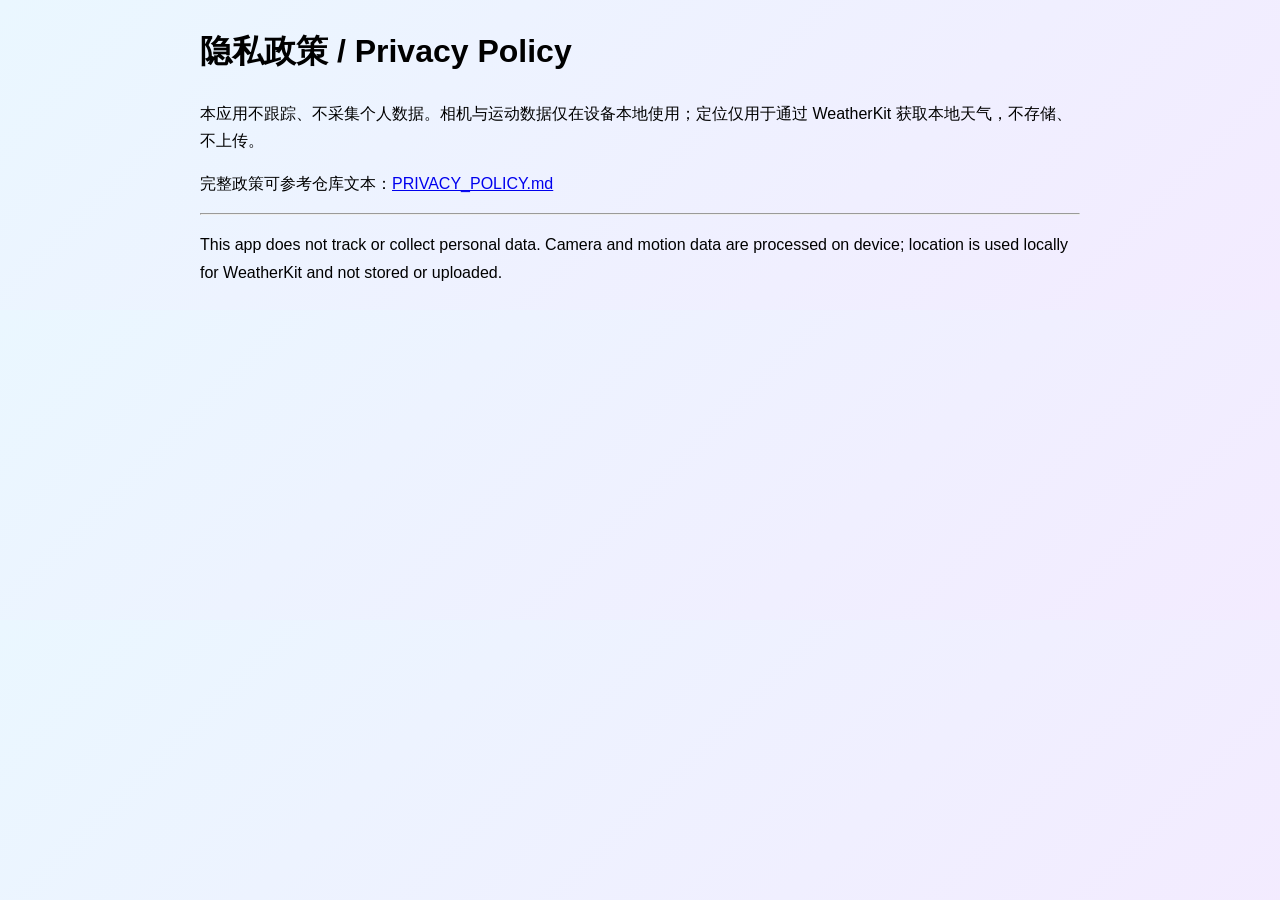
==== privacy.html @ 912faf2d "site: add index.html, privacy.html, support.html, logo" ====
<!doctype html>
<html lang="zh-CN"><head><meta charset="utf-8"/><meta name="viewport" content="width=device-width,initial-scale=1"/><title>隐私政策 Privacy Policy</title></head>
<body style="font-family:-apple-system,BlinkMacSystemFont,Segoe UI,Roboto,Helvetica,Arial,sans-serif;max-width:880px;margin:24px auto;padding:0 16px;line-height:1.7;background:linear-gradient(135deg,#EAF7FF,#F3EBFF)">
<h1>隐私政策 / Privacy Policy</h1>
<p>本应用不跟踪、不采集个人数据。相机与运动数据仅在设备本地使用；定位仅用于通过 WeatherKit 获取本地天气，不存储、不上传。</p>
<p>完整政策可参考仓库文本：<a href="https://github.com/wujiajunhahah/RB-apple/blob/main/PRIVACY_POLICY.md">PRIVACY_POLICY.md</a></p>
<hr/>
<p>This app does not track or collect personal data. Camera and motion data are processed on device; location is used locally for WeatherKit and not stored or uploaded.</p>
</body></html>
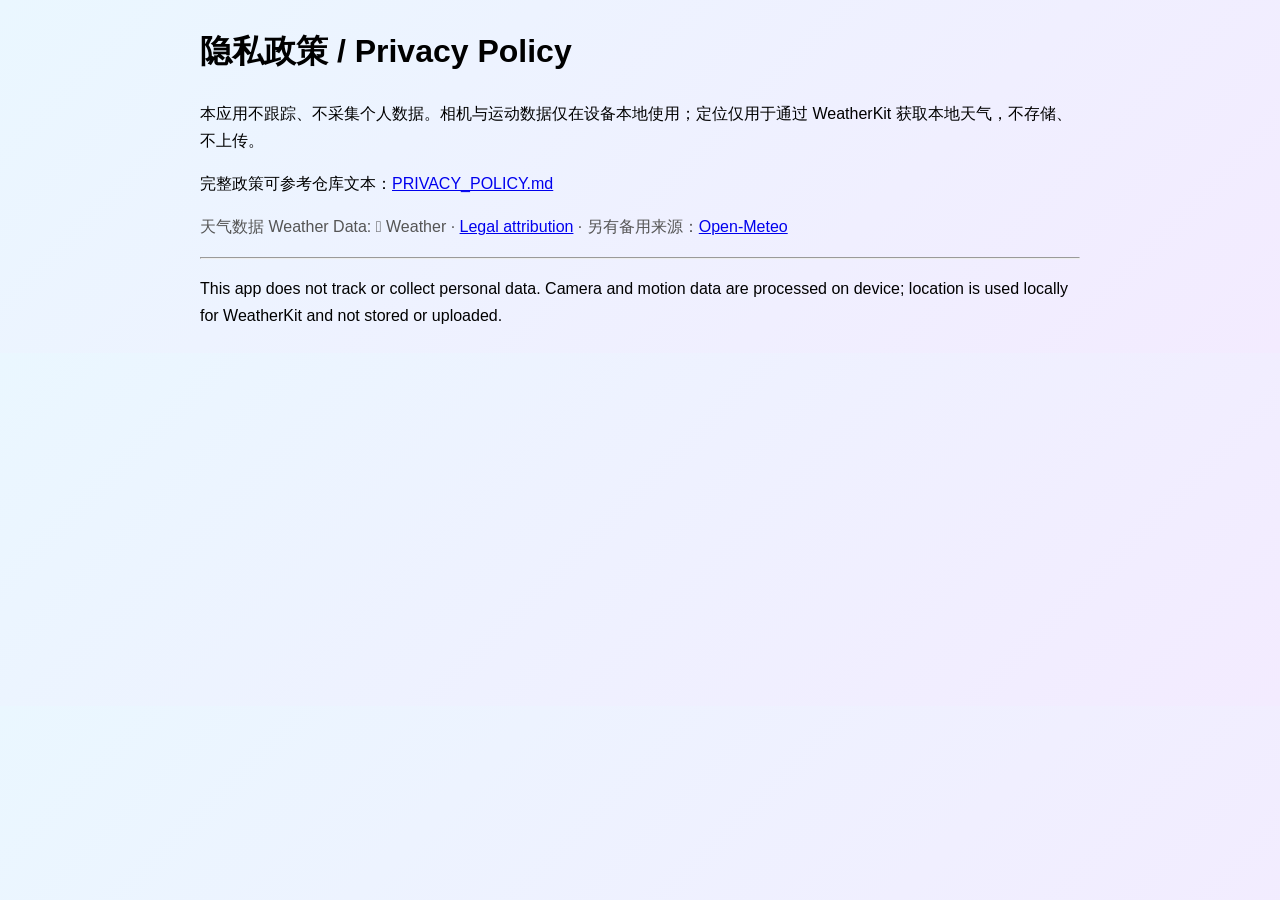
==== commit f5a4096e: "chore(site): add Apple Weather attribution in footer/privacy; update privacy link; add Open‑Meteo no" ====
--- a/privacy.html
+++ b/privacy.html
@@ -3,7 +3,8 @@
 <body style="font-family:-apple-system,BlinkMacSystemFont,Segoe UI,Roboto,Helvetica,Arial,sans-serif;max-width:880px;margin:24px auto;padding:0 16px;line-height:1.7;background:linear-gradient(135deg,#EAF7FF,#F3EBFF)">
 <h1>隐私政策 / Privacy Policy</h1>
 <p>本应用不跟踪、不采集个人数据。相机与运动数据仅在设备本地使用；定位仅用于通过 WeatherKit 获取本地天气，不存储、不上传。</p>
-<p>完整政策可参考仓库文本：<a href="https://github.com/wujiajunhahah/RB-apple/blob/main/PRIVACY_POLICY.md">PRIVACY_POLICY.md</a></p>
+<p>完整政策可参考仓库文本：<a href="https://github.com/wujiajunhahah/RealityBadge/blob/main/PRIVACY_POLICY.md">PRIVACY_POLICY.md</a></p>
+<p style="color:#555;margin-top:16px">天气数据 Weather Data:  Weather · <a href="https://weatherkit.apple.com/legal-attribution.html">Legal attribution</a> · 另有备用来源：<a href="https://open-meteo.com/">Open‑Meteo</a></p>
 <hr/>
 <p>This app does not track or collect personal data. Camera and motion data are processed on device; location is used locally for WeatherKit and not stored or uploaded.</p>
 </body></html>
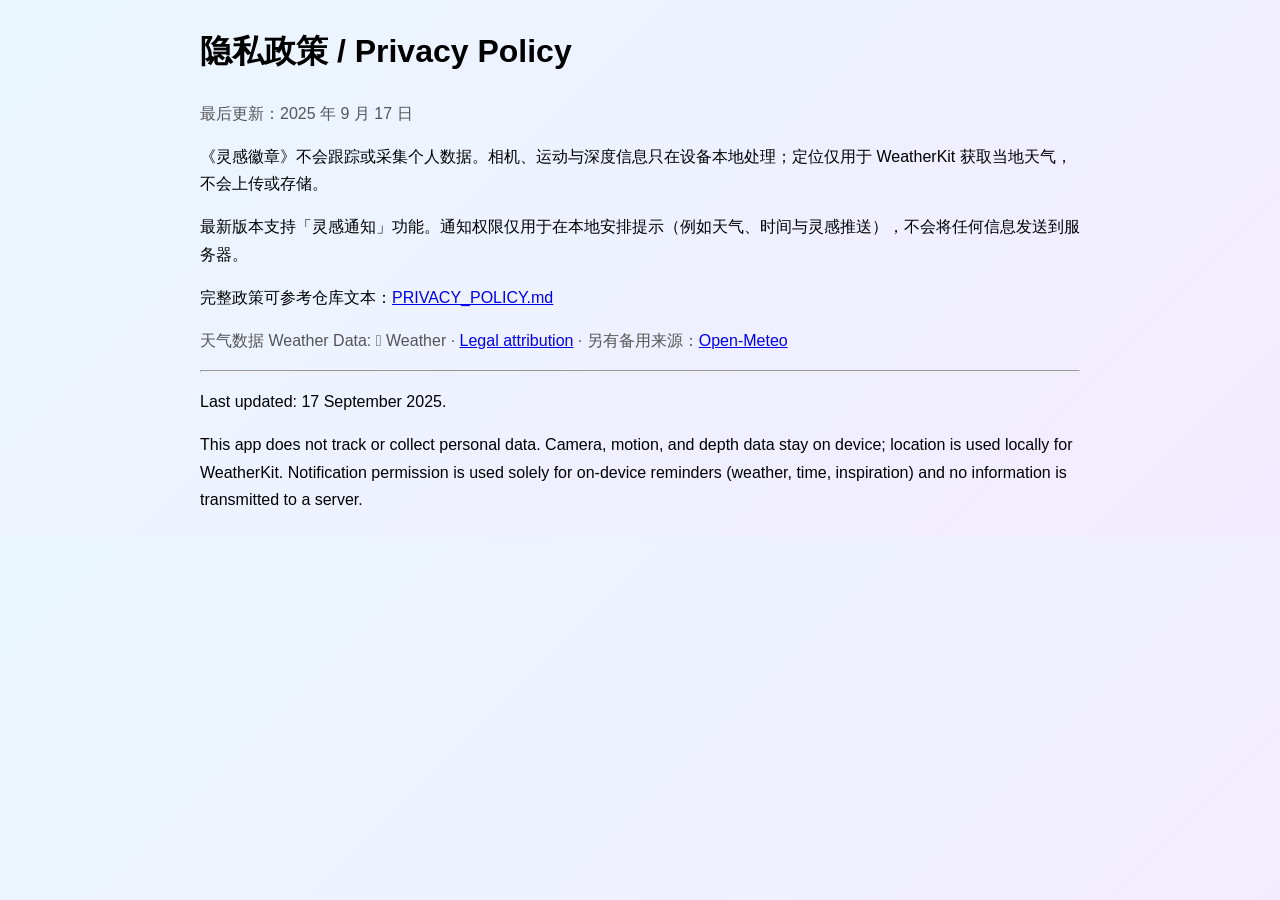
==== commit 60891e64: "docs: refresh privacy policy copy" ====
--- a/privacy.html
+++ b/privacy.html
@@ -2,9 +2,12 @@
 <html lang="zh-CN"><head><meta charset="utf-8"/><meta name="viewport" content="width=device-width,initial-scale=1"/><title>隐私政策 Privacy Policy</title></head>
 <body style="font-family:-apple-system,BlinkMacSystemFont,Segoe UI,Roboto,Helvetica,Arial,sans-serif;max-width:880px;margin:24px auto;padding:0 16px;line-height:1.7;background:linear-gradient(135deg,#EAF7FF,#F3EBFF)">
 <h1>隐私政策 / Privacy Policy</h1>
-<p>本应用不跟踪、不采集个人数据。相机与运动数据仅在设备本地使用；定位仅用于通过 WeatherKit 获取本地天气，不存储、不上传。</p>
-<p>完整政策可参考仓库文本：<a href="https://github.com/wujiajunhahah/RealityBadge/blob/main/PRIVACY_POLICY.md">PRIVACY_POLICY.md</a></p>
+<p style="color:#555">最后更新：2025 年 9 月 17 日</p>
+<p>《灵感徽章》不会跟踪或采集个人数据。相机、运动与深度信息只在设备本地处理；定位仅用于 WeatherKit 获取当地天气，不会上传或存储。</p>
+<p>最新版本支持「灵感通知」功能。通知权限仅用于在本地安排提示（例如天气、时间与灵感推送），不会将任何信息发送到服务器。</p>
+<p>完整政策可参考仓库文本：<a href="https://github.com/wujiajunhahah/RB-apple/blob/main/PRIVACY_POLICY.md">PRIVACY_POLICY.md</a></p>
 <p style="color:#555;margin-top:16px">天气数据 Weather Data:  Weather · <a href="https://weatherkit.apple.com/legal-attribution.html">Legal attribution</a> · 另有备用来源：<a href="https://open-meteo.com/">Open‑Meteo</a></p>
 <hr/>
-<p>This app does not track or collect personal data. Camera and motion data are processed on device; location is used locally for WeatherKit and not stored or uploaded.</p>
+<p>Last updated: 17 September 2025.</p>
+<p>This app does not track or collect personal data. Camera, motion, and depth data stay on device; location is used locally for WeatherKit. Notification permission is used solely for on-device reminders (weather, time, inspiration) and no information is transmitted to a server.</p>
 </body></html>
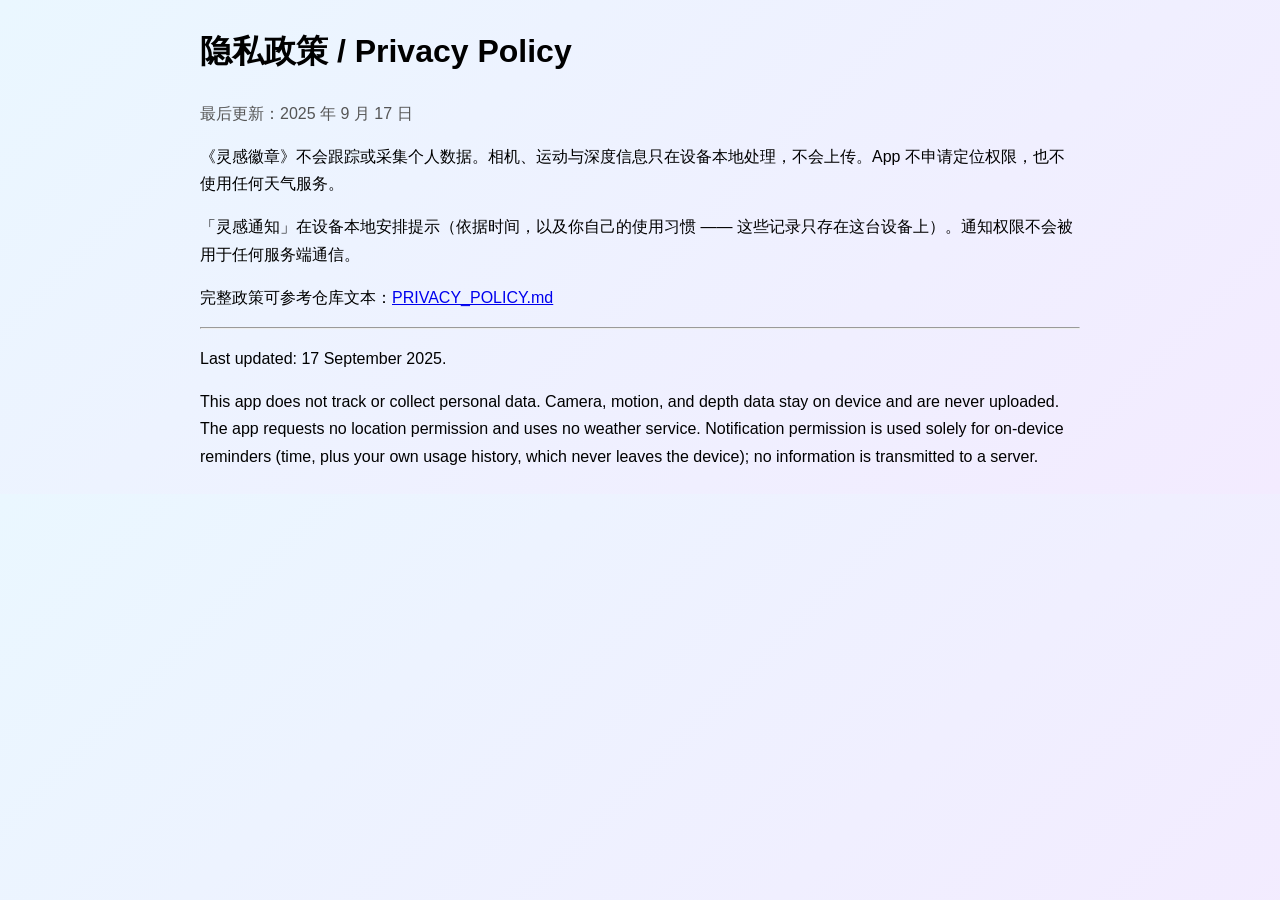
==== commit bcc2b491: "fix(privacy): 隐私政策删掉不存在的定位与天气声明 线上隐私政策原来写着： - 「定位仅用于 WeatherKit 获取当地天气」 - 「天气数据 Weather Data: Weathe" ====
--- a/privacy.html
+++ b/privacy.html
@@ -3,11 +3,12 @@
 <body style="font-family:-apple-system,BlinkMacSystemFont,Segoe UI,Roboto,Helvetica,Arial,sans-serif;max-width:880px;margin:24px auto;padding:0 16px;line-height:1.7;background:linear-gradient(135deg,#EAF7FF,#F3EBFF)">
 <h1>隐私政策 / Privacy Policy</h1>
 <p style="color:#555">最后更新：2025 年 9 月 17 日</p>
-<p>《灵感徽章》不会跟踪或采集个人数据。相机、运动与深度信息只在设备本地处理；定位仅用于 WeatherKit 获取当地天气，不会上传或存储。</p>
-<p>最新版本支持「灵感通知」功能。通知权限仅用于在本地安排提示（例如天气、时间与灵感推送），不会将任何信息发送到服务器。</p>
+<p>《灵感徽章》不会跟踪或采集个人数据。相机、运动与深度信息只在设备本地处理，不会上传。App 不申请定位权限，也不使用任何天气服务。</p>
+<p>「灵感通知」在设备本地安排提示（依据时间，以及你自己的使用习惯 —— 这些记录只存在这台设备上）。通知权限不会被用于任何服务端通信。</p>
 <p>完整政策可参考仓库文本：<a href="https://github.com/wujiajunhahah/RB-apple/blob/main/PRIVACY_POLICY.md">PRIVACY_POLICY.md</a></p>
-<p style="color:#555;margin-top:16px">天气数据 Weather Data:  Weather · <a href="https://weatherkit.apple.com/legal-attribution.html">Legal attribution</a> · 另有备用来源：<a href="https://open-meteo.com/">Open‑Meteo</a></p>
+<!-- 这里原来有一段 WeatherKit / Open-Meteo 的数据来源声明。App 并未接入任何天气服务，
+     定位权限也已移除，所以声明一并删除 —— 隐私政策不该承诺不存在的功能。 -->
 <hr/>
 <p>Last updated: 17 September 2025.</p>
-<p>This app does not track or collect personal data. Camera, motion, and depth data stay on device; location is used locally for WeatherKit. Notification permission is used solely for on-device reminders (weather, time, inspiration) and no information is transmitted to a server.</p>
+<p>This app does not track or collect personal data. Camera, motion, and depth data stay on device and are never uploaded. The app requests no location permission and uses no weather service. Notification permission is used solely for on-device reminders (time, plus your own usage history, which never leaves the device); no information is transmitted to a server.</p>
 </body></html>
